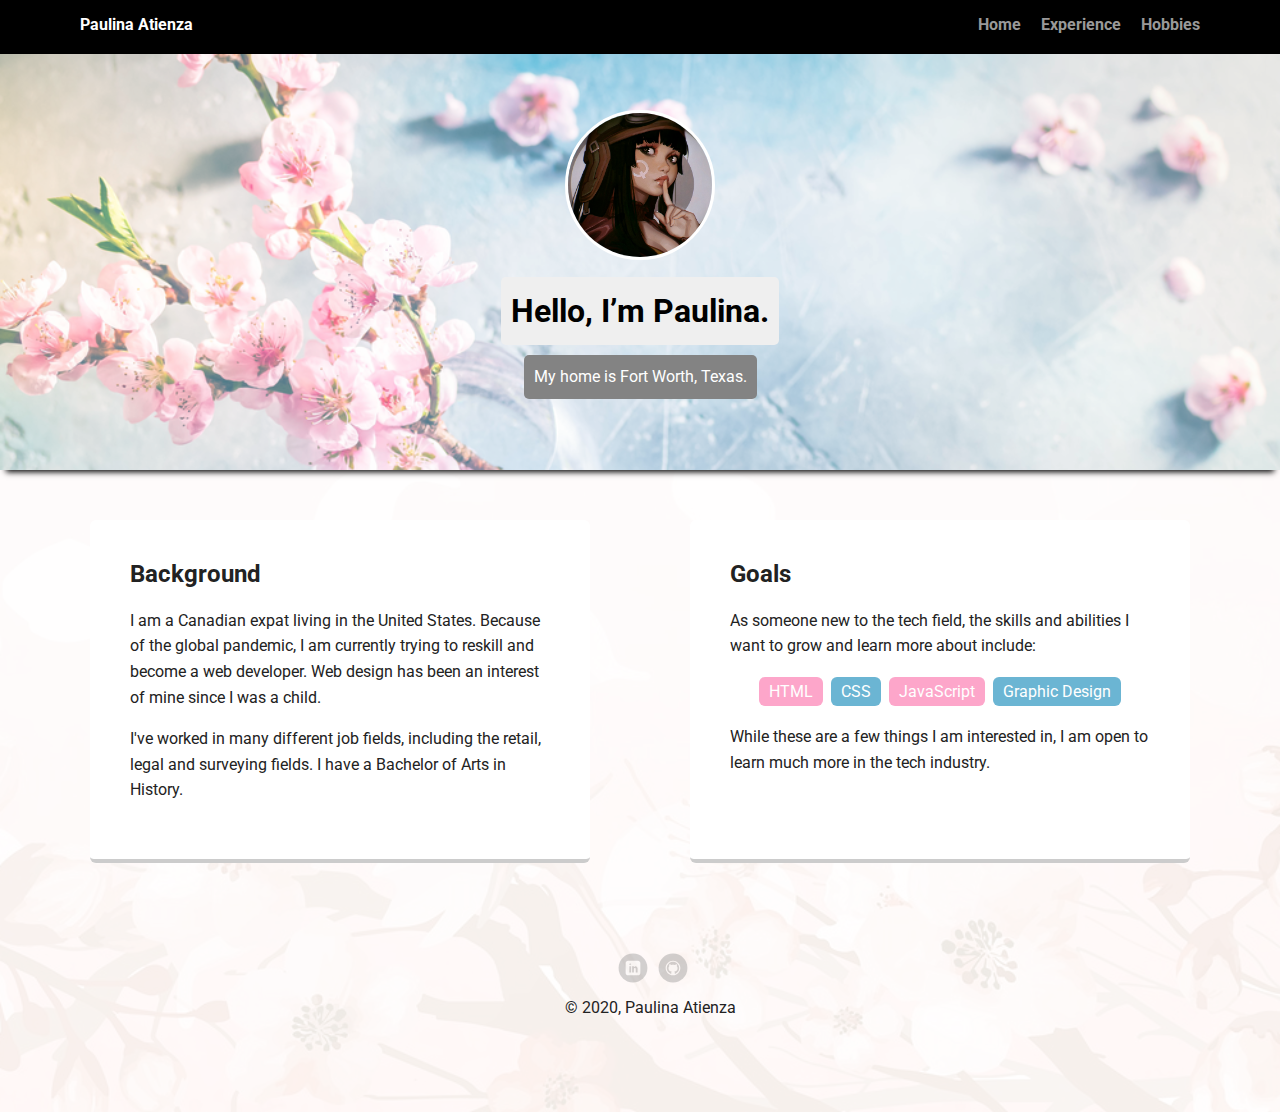
==== experience.html @ 612e7856 "Removed folder and updated links in navigation" ====
<!doctype html>
<html lang="en">
<head>
  <meta charset="utf-8">
  <title>Paulina Atienza's Experience</title>
  <meta name="viewport" content="width=device-width, initial-scale=1.0">
  <link rel="stylesheet" href="../styles.css">
  <link href="https://fonts.googleapis.com/css?family=Muli%7CRoboto:400,300,500,700,900" rel="stylesheet"></head>
  <body>

    <nav class="main-nav">
        <ul class="nav">
          <li class="name">Paulina Atienza</li>
          <li><a href="index.html">Home</a></li>
          <li><a href="experience.html">Experience</a></li>
          <li><a href="hobbies.html">Hobbies</a></li>
        </ul>
      </nav>

    <header>
      <img src="../images/portrait.png" alt="Drawing of a girl by Ilya Kuvshinov" class="profile-image">
      <h1 class="tag name">Hello, I’m Paulina.</h1>
      <p class="tag location">My home is Fort Worth, Texas.</p>
    </header>

    <main class="flex">
      <article class="card">
        <h2>Background</h2>
        <p>I am a Canadian expat living in the United States. Because of the global pandemic, I am currently trying to reskill and become a web developer. Web design has been an interest of mine since I was a child.</p>
        <p>I've worked in many different job fields, including the retail, legal and surveying fields. I have a Bachelor of Arts in History.</p>
      </article> 

      <article class="card">
        <h2>Goals</h2>
        <p>As someone new to the tech field, the skills and abilities I want to grow and learn more about include:</p>
        <ul class="skills">
          <li>HTML</li>
          <li>CSS</li>
          <li>JavaScript</li>
          <li>Graphic Design</li>
        </ul>
        <p>While these are a few things I am interested in, I am open to learn much more in the tech industry.</p>
      </article> 

    </main>
    <footer>
      <ul>
        <li><a href="https://www.linkedin.com/in/paulina-atienza-644b40135/" class="social linkedin">LinkedIn</a></li>
        <li><a href="https://github.com/PaulinaAtienza" class="social github">Github</a></li>
      </ul>
      <p class="copyright">&copy; 2020, Paulina Atienza</p>
    </footer>
  </body>
  </html>
---- styles.css ----
/* Global Layout Set-up */
* { 
  box-sizing: border-box;
}
  
body {
  margin: 0;
  padding: 0;
  text-align: center;
  font-family: 'Roboto', sans-serif;
  color: #222;
  background: url('images/pattern.jpg') no-repeat bottom center;
  background-size: cover;
  background-color: rgb(247, 245, 240, 0.95);
  background-blend-mode: screen;
}
/* Link Styles */

a {
  text-decoration: none;
  color: #999;
}
a:hover {
  color: #fda6ca;
}

/* Section Styles */

.main-nav {
  width: 100%;
  background: black;
  min-height: 30px;
  padding: 10px;
  position: fixed;
  text-align: center;
}
.nav {
  display: flex;
  justify-content: space-around;
  font-weight: 700;
  list-style-type: none;
  margin: 0 auto;
  padding: 0;
}

.nav .name {
    display: block;
    margin-right: auto;
    color: white;
}
.nav li {
  padding: 5px 10px 10px 10px;
}
.nav a {
  transition: all .5s;
}
.nav a:hover {
  color: white
}

header {
  text-align: center;
  background: url('images/cherryblossoms.png') no-repeat top center;
  background-size: cover;
  background-color: rgb(78, 185, 207, 0.6);
  background-blend-mode: screen;
  overflow: hidden;
  padding-top: 60px;
  box-shadow: 0 8px 6px -6px black;
}
header {
  line-height: 1.5;
}
header .profile-image {
  margin-top: 50px;
  width: 150px;
  height: 150px;
  border-radius: 50%;
  border: 3px solid white;
  transition: all .5s;
}
header .profile-image:hover {
  transform: scale(1.5) rotate(360deg) skew(-20deg);
}
.tag {
  background-color: #efefef;
  color: black;
  padding: 10px;
  border-radius: 5px;
  display: table;
  margin: 10px auto;
} 
.location {
  background-color: #838383;
  color: white;
}
.card {
  margin: 30px;
  padding: 20px 40px 40px;
  max-width: 500px;
  text-align: left;
  background: #fff;
  border-bottom: 4px solid #ccc;
  border-radius: 6px;
  transition: all .5s;
}
.card:hover {
  border-color: #3b3b3b;
}

ul.skills {
  padding: 0;
  text-align: center;
}

.skills li {
  border-radius: 6px;
  display: inline-block;
  background: #6bb5d3;
  color: white;
  padding: 5px 10px;
  margin: 2px;
}

.skills li:nth-child(odd) {
  background: #fda6ca;
}

footer {
  width: 100%;
  min-height: 30px;
  padding: 20px 0 40px 20px;
}

footer .copyright {
  top: -8px;
  font-size: .75em;
}

footer ul {
  list-style-type: none;
  margin: 0;
  padding: 0;
}

footer ul li {
  display: inline-block;
}

a.social {
  display: inline-block;
  text-indent: -9999px;
  margin-left: 5px;
  width: 30px;
  height: 30px;
  background-size: 30px 30px;
  opacity: .4;
  transition: all .5s;
}
a.twitter {
  background-image: url(images/twitter.svg);
}
a.linkedin {
  background-image: url(images/linkedin.svg);
}
a.github {
  background-image: url(images/github.svg);
}
a.social:hover {
  opacity: 1;
}
.clearfix {
  clear: both;
}

/* Styles for larger screens */
@media screen and (min-width: 720px) {
  
  .flex {
      display: -ms-flexbox;      /* TWEENER - IE 10 */
      display: flex; 
      max-width: 1200px;
      -ms-flex-pack: distribute;
      justify-content: space-around;
      margin: 0 auto;
  }

  header {
    min-height: 470px;
  }

  .nav {
    max-width: 1200px;
    padding: 0 30px;
  }


  main {
    padding-top: 20px;
  }

  main p {
    line-height: 1.6em;
  }

  footer {
    font-size: 1.3em;
    max-width: 1200px;
    margin: 40px auto;
  }

}
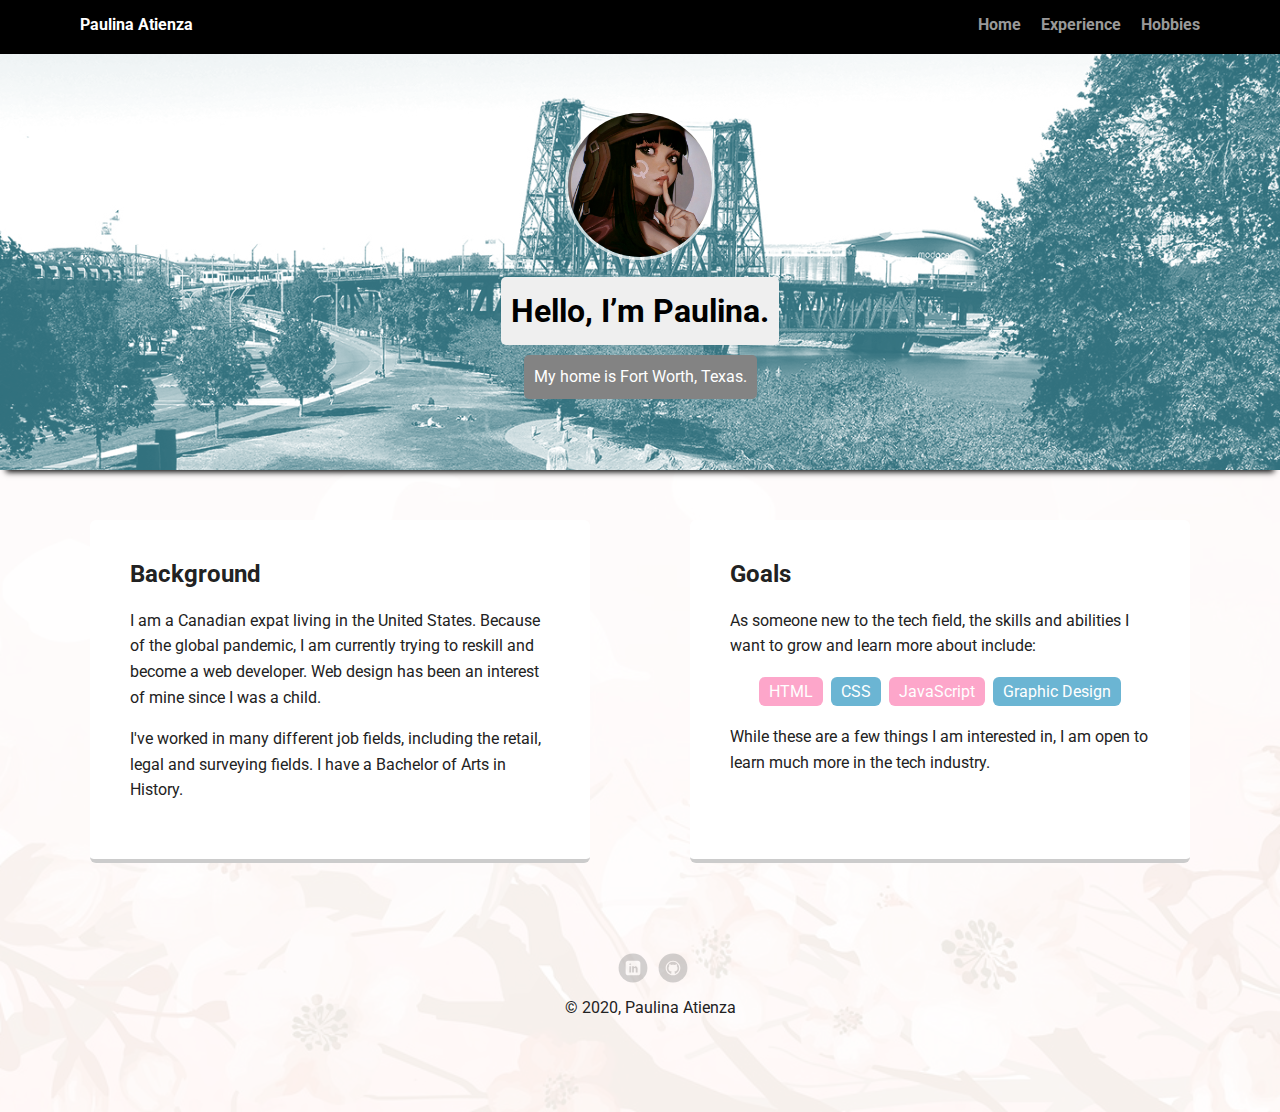
==== commit 1a9dcac8: "Updated stylesheet for specific header styles for other pages" ====
--- a/experience.html
+++ b/experience.html
@@ -4,7 +4,7 @@
   <meta charset="utf-8">
   <title>Paulina Atienza's Experience</title>
   <meta name="viewport" content="width=device-width, initial-scale=1.0">
-  <link rel="stylesheet" href="../styles.css">
+  <link rel="stylesheet" href="styles.css">
   <link href="https://fonts.googleapis.com/css?family=Muli%7CRoboto:400,300,500,700,900" rel="stylesheet"></head>
   <body>
 
@@ -17,8 +17,8 @@
         </ul>
       </nav>
 
-    <header>
-      <img src="../images/portrait.png" alt="Drawing of a girl by Ilya Kuvshinov" class="profile-image">
+    <header class="experience">
+      <img src="images/portrait.png" alt="Drawing of a girl by Ilya Kuvshinov" class="profile-image">
       <h1 class="tag name">Hello, I’m Paulina.</h1>
       <p class="tag location">My home is Fort Worth, Texas.</p>
     </header>
--- a/styles.css
+++ b/styles.css
@@ -76,7 +76,7 @@
   width: 150px;
   height: 150px;
   border-radius: 50%;
-  border: 3px solid white;
+  border: 3px solid rgb(255, 255, 255, 0.7);
   transition: all .5s;
 }
 header .profile-image:hover {
@@ -173,6 +173,38 @@
   clear: both;
 }
 
+/* Experience Header Style */
+
+.experience {
+  text-align: center;
+  background: url('images/portland.jpg') no-repeat top center;
+  background-size: cover;
+  background-color: rgb(78, 185, 207, 0.6);
+  background-blend-mode: screen;
+  overflow: hidden;
+  padding-top: 60px;
+  box-shadow: 0 8px 6px -6px black;
+}
+.experience {
+  line-height: 1.5;
+}
+
+/* Hobbies Header Style */
+
+.hobbies {
+  text-align: center;
+  background: url('images/portland.jpg') no-repeat top center;
+  background-size: cover;
+  background-color: rgb(78, 185, 207, 0.6);
+  background-blend-mode: screen;
+  overflow: hidden;
+  padding-top: 60px;
+  box-shadow: 0 8px 6px -6px black;
+}
+.hobbies {
+  line-height: 1.5;
+}
+
 /* Styles for larger screens */
 @media screen and (min-width: 720px) {
   
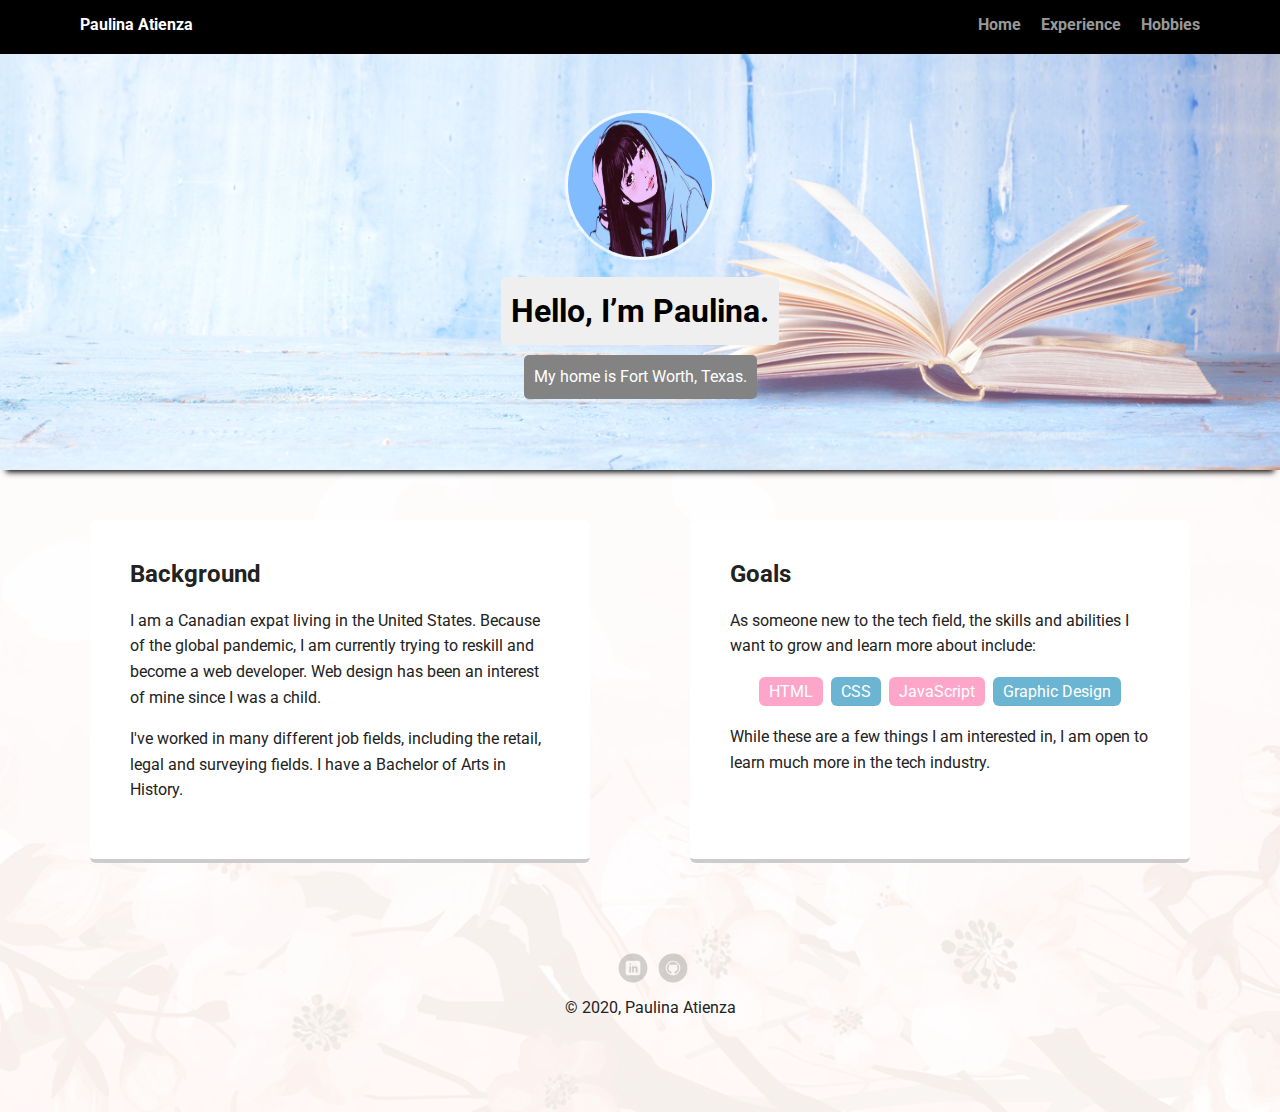
==== commit be8d52d0: "Added more images and edited background color styles" ====
--- a/experience.html
+++ b/experience.html
@@ -18,7 +18,7 @@
       </nav>
 
     <header class="experience">
-      <img src="images/portrait.png" alt="Drawing of a girl by Ilya Kuvshinov" class="profile-image">
+      <img src="images/portrait2.png" alt="Another drawing of a girl by Ilya Kuvshinov" class="profile-image">
       <h1 class="tag name">Hello, I’m Paulina.</h1>
       <p class="tag location">My home is Fort Worth, Texas.</p>
     </header>
--- a/styles.css
+++ b/styles.css
@@ -177,9 +177,9 @@
 
 .experience {
   text-align: center;
-  background: url('images/portland.jpg') no-repeat top center;
-  background-size: cover;
-  background-color: rgb(78, 185, 207, 0.6);
+  background: url('images/book.png') no-repeat bottom center;
+  background-size: cover;
+  background-color: rgba(207, 78, 132, 0.4);
   background-blend-mode: screen;
   overflow: hidden;
   padding-top: 60px;
@@ -201,7 +201,7 @@
   padding-top: 60px;
   box-shadow: 0 8px 6px -6px black;
 }
-.hobbies {
+.experience {
   line-height: 1.5;
 }
 
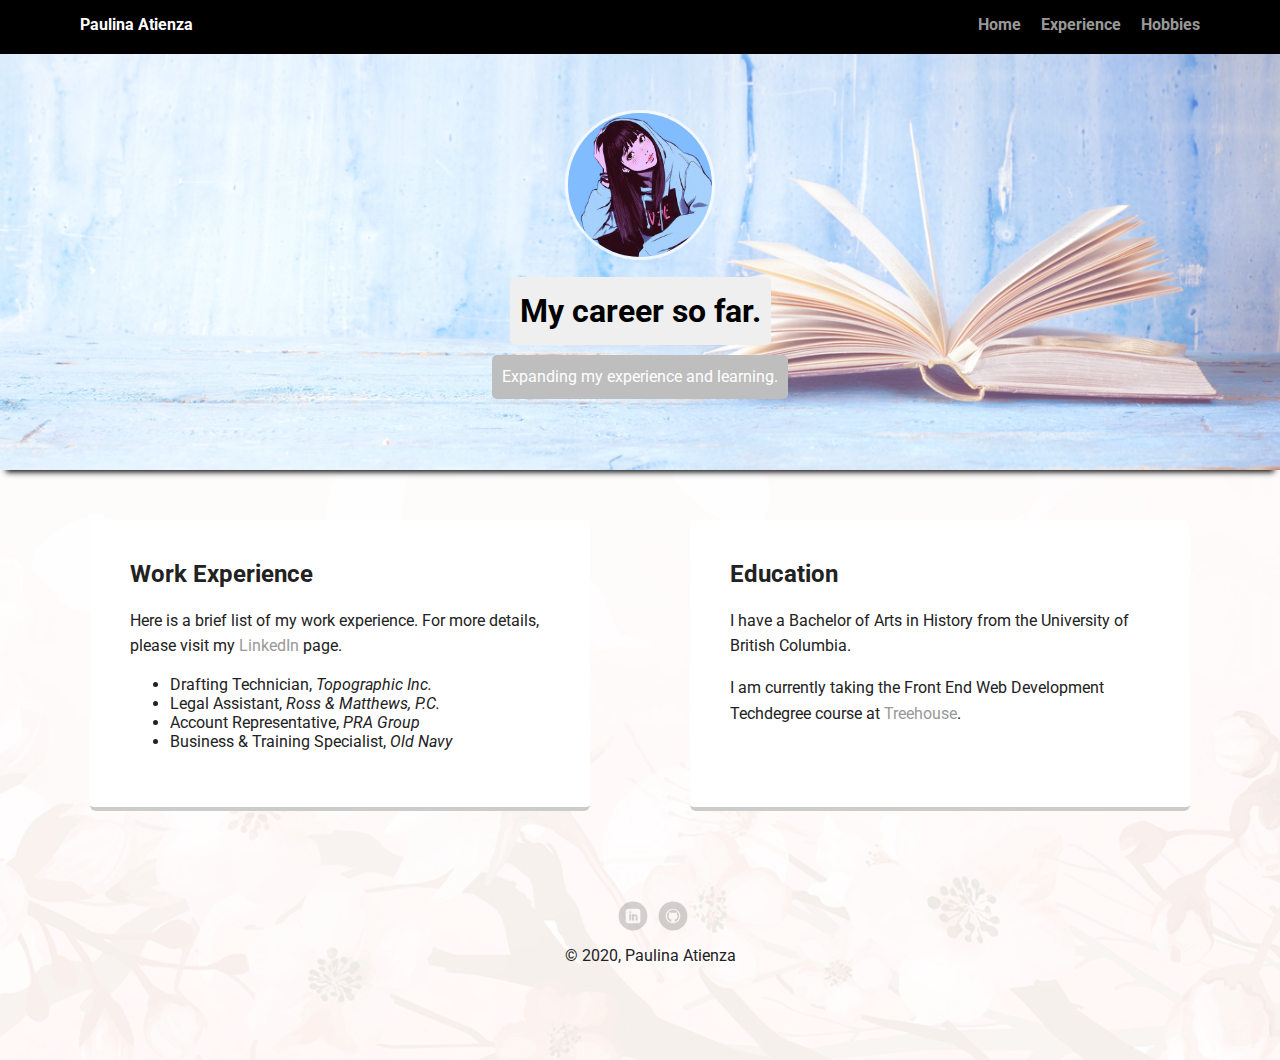
==== commit c2602cfb: "Added more text to my pages for personalization" ====
--- a/experience.html
+++ b/experience.html
@@ -19,28 +19,27 @@
 
     <header class="experience">
       <img src="images/portrait2.png" alt="Another drawing of a girl by Ilya Kuvshinov" class="profile-image">
-      <h1 class="tag name">Hello, I’m Paulina.</h1>
-      <p class="tag location">My home is Fort Worth, Texas.</p>
+      <h1 class="tag name">My career so far.</h1>
+      <p class="tag location">Expanding my experience and learning.</p>
     </header>
 
     <main class="flex">
       <article class="card">
-        <h2>Background</h2>
-        <p>I am a Canadian expat living in the United States. Because of the global pandemic, I am currently trying to reskill and become a web developer. Web design has been an interest of mine since I was a child.</p>
-        <p>I've worked in many different job fields, including the retail, legal and surveying fields. I have a Bachelor of Arts in History.</p>
+        <h2>Work Experience</h2>
+        <p>Here is a brief list of my work experience. For more details, please visit my <a href="https://www.linkedin.com/in/paulina-atienza-644b40135/">LinkedIn</a> page.</p>
+        <ul>
+          <li>Drafting Technician, <em>Topographic Inc.</em></li>
+          <li>Legal Assistant, <em>Ross &amp; Matthews, P.C.</em></li>
+          <li>Account Representative, <em>PRA Group</em></li>
+          <li>Business &amp; Training Specialist, <em>Old Navy</em></li>
+        </ul>
       </article> 
 
       <article class="card">
-        <h2>Goals</h2>
-        <p>As someone new to the tech field, the skills and abilities I want to grow and learn more about include:</p>
-        <ul class="skills">
-          <li>HTML</li>
-          <li>CSS</li>
-          <li>JavaScript</li>
-          <li>Graphic Design</li>
-        </ul>
-        <p>While these are a few things I am interested in, I am open to learn much more in the tech industry.</p>
-      </article> 
+        <h2>Education</h2>
+        <p>I have a Bachelor of Arts in History from the University of British Columbia.</p>
+        <p>I am currently taking the Front End Web Development Techdegree course at <a href="https://teamtreehouse.com/home">Treehouse</a>.</p>
+      </article>
 
     </main>
     <footer>
--- a/styles.css
+++ b/styles.css
@@ -91,7 +91,7 @@
   margin: 10px auto;
 } 
 .location {
-  background-color: #838383;
+  background-color: #bebebe;
   color: white;
 }
 .card {
@@ -193,9 +193,9 @@
 
 .hobbies {
   text-align: center;
-  background: url('images/portland.jpg') no-repeat top center;
-  background-size: cover;
-  background-color: rgb(78, 185, 207, 0.6);
+  background: url('images/vendingmachine.png') no-repeat center center;
+  background-size: cover;
+  background-color: rgb(78, 185, 207, 0.4);
   background-blend-mode: screen;
   overflow: hidden;
   padding-top: 60px;
